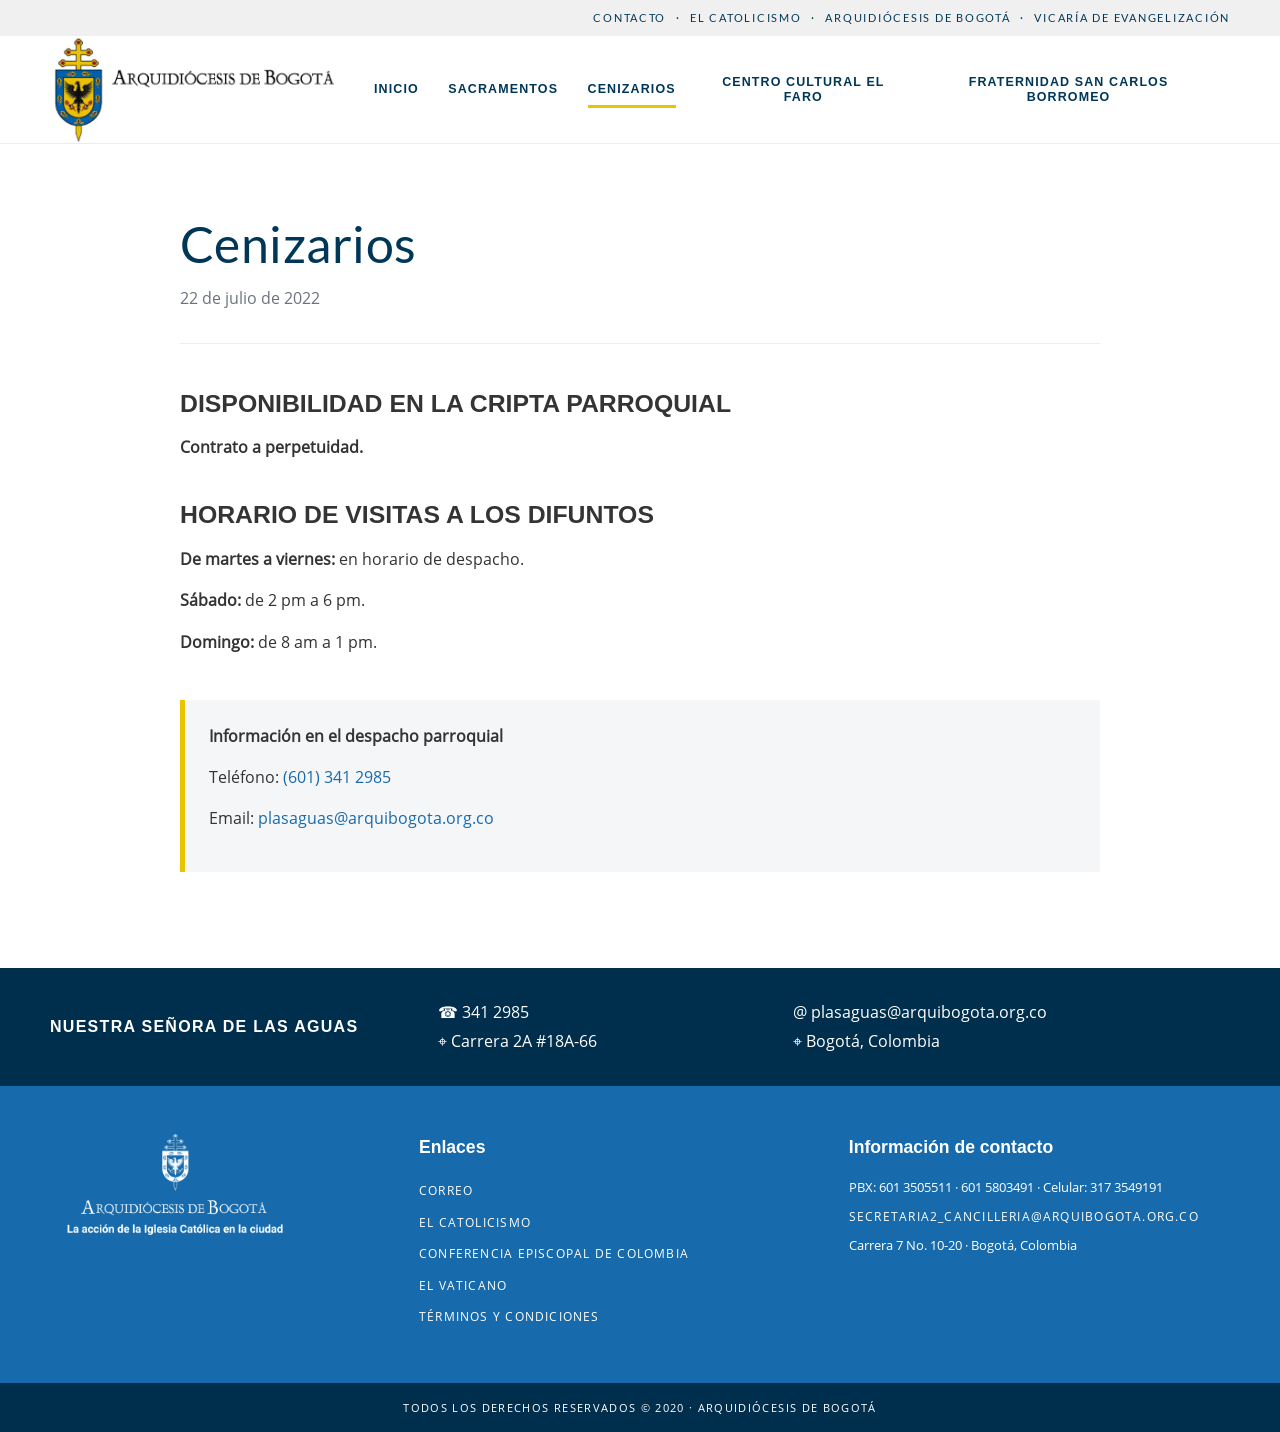
==== cenizarios.html @ 917fdbf5 "feat: add static parish website" ====
<!doctype html>
<html lang="es">
  <head>
    <meta charset="utf-8">
    <meta name="viewport" content="width=device-width, initial-scale=1">
    <meta name="description" content="Información y horarios de los cenizarios de la Parroquia Nuestra Señora de Las Aguas.">
    <title>Cenizarios | Parroquia Nuestra Señora de Las Aguas</title>
    <link rel="icon" href="assets/favicon.png">
    <link rel="stylesheet" href="styles.css">
    <script src="script.js" defer></script>
  </head>
  <body data-page="cenizarios">
    <div id="site-header"></div>

    <main id="main-content">
      <article class="article">
        <header class="article-header">
          <h1>Cenizarios</h1>
          <p class="article-date">22 de julio de 2022</p>
        </header>

        <section class="article-section">
          <h2>Disponibilidad en la cripta parroquial</h2>
          <p><strong>Contrato a perpetuidad.</strong></p>
        </section>

        <section class="article-section">
          <h2>Horario de visitas a los difuntos</h2>
          <p><strong>De martes a viernes:</strong> en horario de despacho.</p>
          <p><strong>Sábado:</strong> de 2 pm a 6 pm.</p>
          <p><strong>Domingo:</strong> de 8 am a 1 pm.</p>
        </section>

        <aside class="contact-card">
          <strong>Información en el despacho parroquial</strong>
          <p>Teléfono: <a href="tel:+576013412985">(601) 341 2985</a></p>
          <p>Email: <a href="mailto:plasaguas@arquibogota.org.co">plasaguas@arquibogota.org.co</a></p>
        </aside>
      </article>
    </main>

    <div id="site-footer"></div>
  </body>
</html>
---- styles.css ----
@font-face {
  font-family: "Lato";
  src: url("assets/fonts/Lato-Regular.ttf") format("truetype");
  font-display: swap;
}

@font-face {
  font-family: "Lato";
  src: url("assets/fonts/Lato-Black.ttf") format("truetype");
  font-weight: 800;
  font-display: swap;
}

@font-face {
  font-family: "Open Sans";
  src: url("assets/fonts/OpenSans-Regular.ttf") format("truetype");
  font-display: swap;
}

:root {
  --navy: #003758;
  --navy-deep: #002e4d;
  --blue: #176bad;
  --gold: #e9c400;
  --ink: #343434;
  --muted: #6b7280;
  --line: #ececec;
  --paper: #ffffff;
  --soft: #f5f6f7;
  --max-width: 1180px;
}

* {
  box-sizing: border-box;
}

html {
  scroll-behavior: smooth;
}

body {
  margin: 0;
  color: var(--ink);
  background: var(--paper);
  font-family: "Open Sans", Arial, sans-serif;
  line-height: 1.55;
}

a {
  color: var(--blue);
  text-decoration: none;
}

a:hover,
a:focus-visible {
  text-decoration: underline;
}

img {
  display: block;
  max-width: 100%;
}

.skip-link {
  position: fixed;
  z-index: 999;
  top: 0.75rem;
  left: 0.75rem;
  padding: 0.65rem 0.9rem;
  color: #fff;
  background: var(--navy);
  transform: translateY(-180%);
}

.skip-link:focus {
  transform: translateY(0);
}

.container {
  width: min(calc(100% - 2.5rem), var(--max-width));
  margin-inline: auto;
}

.topbar {
  min-height: 36px;
  background: #f0f0f0;
  color: var(--navy);
  font-family: "Lato", sans-serif;
  font-size: 0.68rem;
  letter-spacing: 0.16em;
  text-transform: uppercase;
}

.topbar .container {
  display: flex;
  align-items: center;
  justify-content: flex-end;
  min-height: inherit;
  gap: 0.6rem;
}

.topbar a {
  color: inherit;
}

.site-header {
  position: relative;
  z-index: 20;
  border-bottom: 1px solid var(--line);
  background: #fff;
}

.header-row {
  display: grid;
  grid-template-columns: 300px 1fr auto;
  align-items: center;
  min-height: 100px;
  gap: 1.5rem;
}

.brand img {
  width: 285px;
}

.main-nav {
  justify-self: end;
}

.nav-list {
  display: flex;
  align-items: center;
  margin: 0;
  padding: 0;
  list-style: none;
  gap: clamp(1rem, 2.3vw, 2.35rem);
}

.nav-list a {
  display: inline-block;
  padding: 0.7rem 0;
  color: var(--navy);
  font-family: "Lato", sans-serif;
  font-size: 0.78rem;
  font-weight: 800;
  letter-spacing: 0.09em;
  line-height: 1.2;
  text-align: center;
  text-transform: uppercase;
}

.nav-list a[aria-current="page"] {
  box-shadow: inset 0 -3px var(--gold);
}

.menu-toggle {
  display: none;
  width: 44px;
  height: 44px;
  border: 1px solid var(--line);
  border-radius: 4px;
  color: var(--navy);
  background: #fff;
  font-size: 1.45rem;
  cursor: pointer;
}

main {
  min-height: 50vh;
}

.hero {
  display: grid;
  grid-template-columns: minmax(280px, 0.75fr) minmax(420px, 1.25fr);
  gap: clamp(3rem, 7vw, 7rem);
  padding-block: 3.2rem 4rem;
}

.hero h1,
.article h1 {
  margin: 0;
  color: var(--navy);
  font-family: "Lato", sans-serif;
  font-size: clamp(2.2rem, 4vw, 3.1rem);
  font-weight: 400;
  letter-spacing: 0.01em;
  line-height: 1.15;
}

.hero-intro {
  margin: 2.75rem 0 2rem;
  padding-block: 1.65rem;
  border-block: 1px solid var(--line);
}

.hero-intro p {
  margin: 0;
}

.hero-image {
  align-self: start;
  width: 100%;
  aspect-ratio: 1.5 / 1;
  object-fit: cover;
}

.schedule-block {
  margin-block: 0 3rem;
}

.schedule-block h2,
.schedule-block h3,
.article h2 {
  margin: 0 0 0.2rem;
  font-family: "Lato", sans-serif;
  font-weight: 800;
  line-height: 1.2;
}

.schedule-block h2,
.article h2 {
  font-size: 1.55rem;
  text-transform: uppercase;
}

.schedule-block h3 {
  font-size: 1.25rem;
}

.schedule-block p {
  margin: 0.1rem 0;
}

.home-lower {
  padding-top: 1rem;
}

.feature-banner {
  position: relative;
  display: grid;
  min-height: 245px;
  place-items: center;
  color: #fff;
  background: var(--gold) url("assets/fondo-horarios.png") center / cover no-repeat;
  text-align: center;
  isolation: isolate;
}

.feature-banner::before {
  position: absolute;
  z-index: -1;
  inset: 0;
  content: "";
  background: rgba(221, 190, 0, 0.82);
}

.feature-banner h2 {
  margin: 0;
  font-family: "Lato", sans-serif;
  font-size: clamp(2rem, 4vw, 2.75rem);
}

.feature-banner p {
  margin: 0.5rem 0 1.75rem;
  font-size: 1.05rem;
}

.button {
  display: inline-block;
  min-width: 168px;
  padding: 0.75rem 1.5rem;
  border: 2px solid currentColor;
  border-radius: 5px;
  color: inherit;
  font-family: "Lato", sans-serif;
  font-size: 0.8rem;
  font-weight: 800;
  letter-spacing: 0.08em;
  text-transform: uppercase;
}

.button:hover,
.button:focus-visible {
  color: var(--navy);
  background: #fff;
  text-decoration: none;
}

.video-section {
  display: grid;
  grid-template-columns: 360px 1fr;
  gap: 1.75rem;
  padding-block: 5.5rem 6rem;
}

.video-card {
  display: grid;
  min-height: 310px;
  place-content: center;
  padding: 2.5rem;
  background: var(--soft);
  text-align: center;
}

.video-card h2 {
  margin: 0;
  color: #333;
  font-family: Georgia, serif;
  font-size: 2rem;
  font-weight: 400;
  line-height: 1.45;
}

.video-card p {
  margin: 1rem 0 0;
}

.video-link {
  align-self: start;
  padding: 1.15rem 1.5rem;
  color: #343434;
  background: var(--soft);
  font-family: "Lato", sans-serif;
  font-size: 0.85rem;
  font-weight: 800;
  letter-spacing: 0.1em;
  text-transform: uppercase;
}

.article {
  width: min(calc(100% - 2.5rem), 920px);
  margin-inline: auto;
  padding-block: 4.5rem 6rem;
}

.article-header {
  margin-bottom: 2.8rem;
  padding-bottom: 2rem;
  border-bottom: 1px solid var(--line);
}

.article-date {
  margin: 0.8rem 0 0;
  color: var(--muted);
}

.article-section {
  margin-top: 2.5rem;
}

.article p,
.article li {
  font-size: 1.02rem;
}

.article .contact-card {
  margin-top: 2.8rem;
  padding: 1.5rem;
  border-left: 5px solid var(--gold);
  background: var(--soft);
}

.contact-strip {
  color: #fff;
  background: var(--navy-deep);
}

.contact-strip .container {
  display: grid;
  grid-template-columns: 1.1fr 1fr 1.35fr;
  align-items: center;
  min-height: 118px;
  gap: 2rem;
}

.contact-strip strong {
  font-family: "Lato", sans-serif;
  letter-spacing: 0.08em;
  text-transform: uppercase;
}

.contact-strip a {
  color: #fff;
}

.contact-item {
  margin: 0.25rem 0;
}

.footer-main {
  padding-block: 3rem;
  color: #fff;
  background: var(--blue);
}

.footer-grid {
  display: grid;
  grid-template-columns: 1fr 1.2fr 1.25fr;
  gap: clamp(2rem, 5vw, 5rem);
}

.footer-brand img {
  width: 250px;
}

.footer-main h2 {
  margin: 0 0 1rem;
  font-family: "Lato", sans-serif;
  font-size: 1.1rem;
}

.footer-main ul {
  margin: 0;
  padding: 0;
  list-style: none;
}

.footer-main li {
  margin: 0.42rem 0;
}

.footer-main a {
  color: #fff;
  font-size: 0.76rem;
  letter-spacing: 0.1em;
  text-transform: uppercase;
}

.footer-contact p {
  margin: 0.5rem 0;
  font-size: 0.82rem;
}

.footer-bottom {
  padding: 1rem;
  color: #fff;
  background: var(--navy-deep);
  font-size: 0.7rem;
  letter-spacing: 0.12em;
  text-align: center;
  text-transform: uppercase;
}

@media (max-width: 1040px) {
  .header-row {
    grid-template-columns: 260px 1fr auto;
  }

  .brand img {
    width: 245px;
  }

  .menu-toggle {
    display: inline-grid;
    place-items: center;
  }

  .main-nav {
    position: absolute;
    top: 100%;
    right: 0;
    left: 0;
    display: none;
    padding: 1rem 1.25rem;
    border-top: 1px solid var(--line);
    background: #fff;
    box-shadow: 0 8px 20px rgba(0, 40, 70, 0.12);
  }

  .main-nav.is-open {
    display: block;
  }

  .nav-list {
    display: grid;
    gap: 0;
  }

  .nav-list a {
    display: block;
    padding: 0.9rem;
  }

  .hero {
    grid-template-columns: 1fr 1.25fr;
    gap: 2.5rem;
  }
}

@media (max-width: 760px) {
  .topbar {
    display: none;
  }

  .container,
  .article {
    width: min(calc(100% - 2rem), var(--max-width));
  }

  .header-row {
    grid-template-columns: 1fr auto;
    min-height: 82px;
  }

  .hero {
    grid-template-columns: 1fr;
    padding-block: 2.5rem 3rem;
  }

  .hero-image {
    grid-row: 1;
  }

  .hero-intro {
    margin-top: 1.8rem;
  }

  .feature-banner {
    min-height: 310px;
    padding: 2rem 1rem;
    background-image: url("assets/fondo-horarios-movil.png");
  }

  .video-section,
  .contact-strip .container,
  .footer-grid {
    grid-template-columns: 1fr;
  }

  .video-section {
    padding-block: 3rem;
  }

  .contact-strip .container {
    padding-block: 2rem;
    gap: 0.75rem;
  }

  .footer-grid {
    gap: 2.5rem;
  }
}

@media (prefers-reduced-motion: reduce) {
  html {
    scroll-behavior: auto;
  }
}
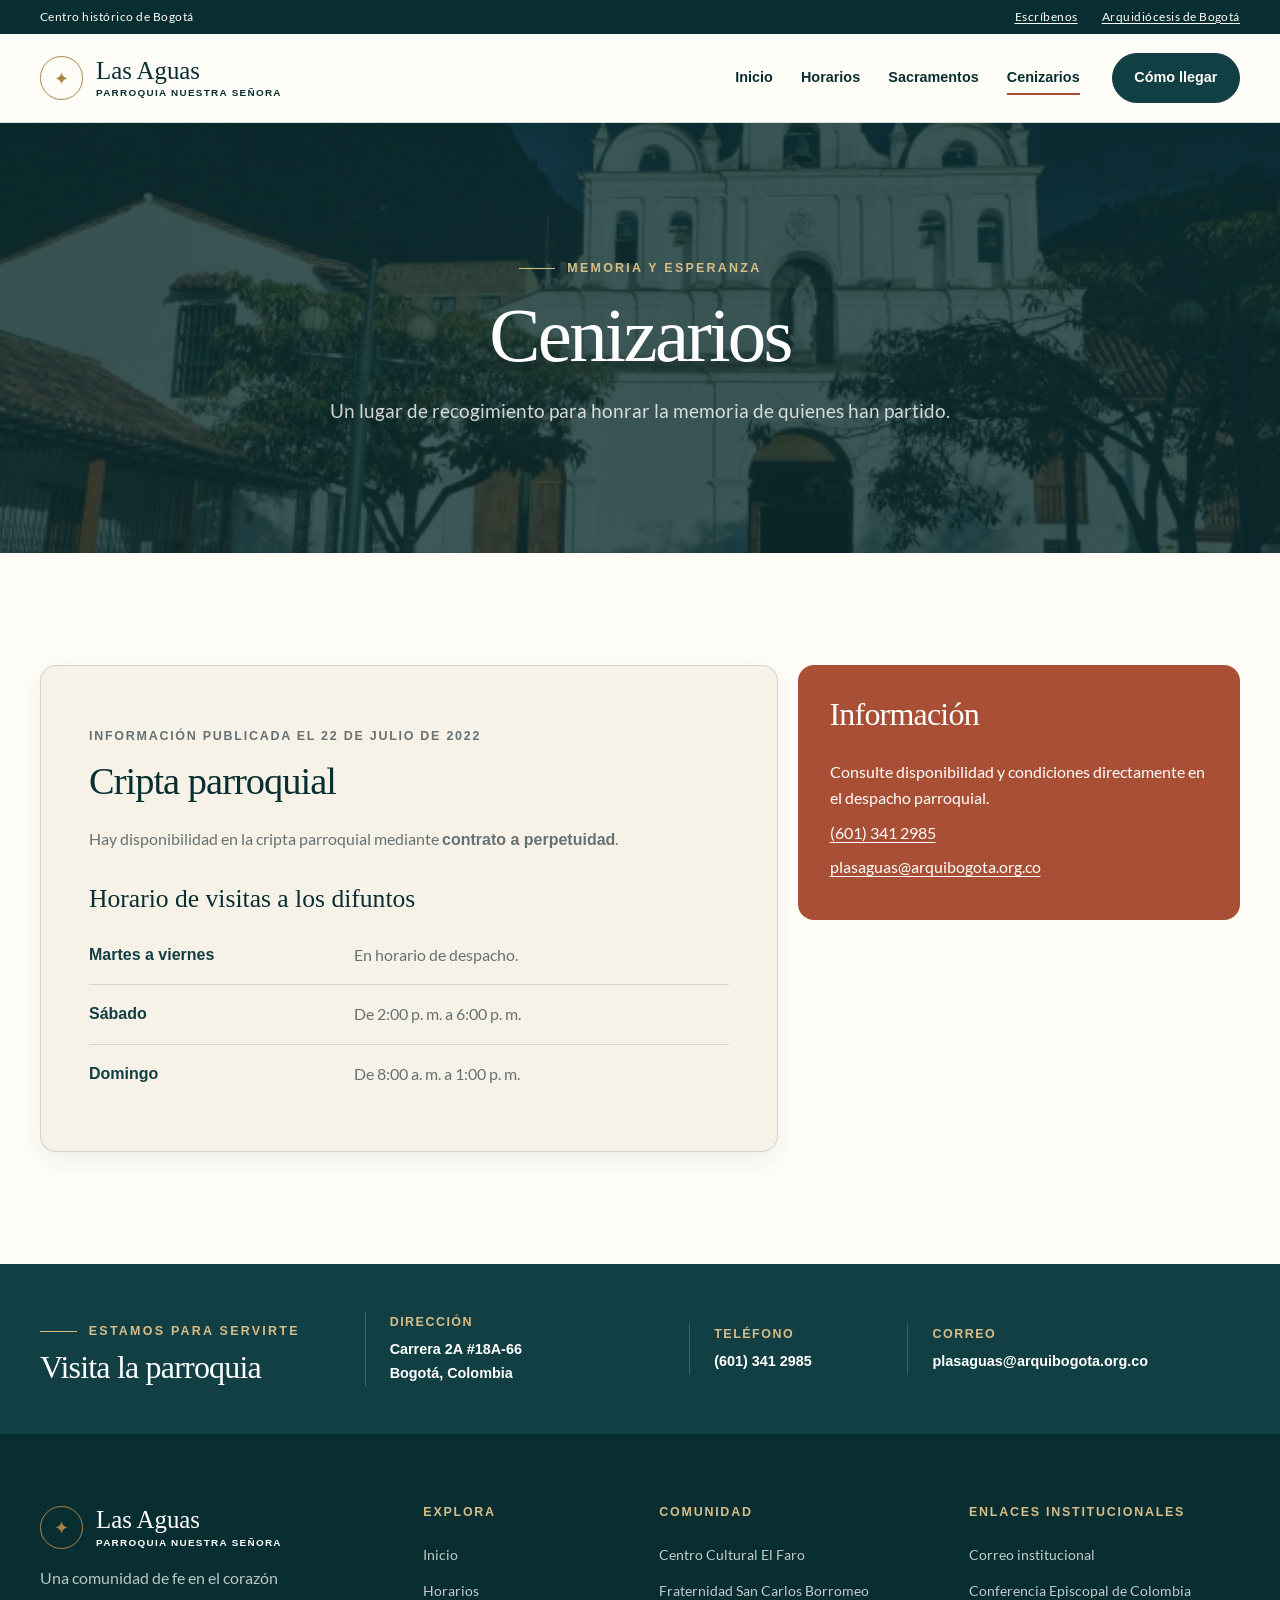
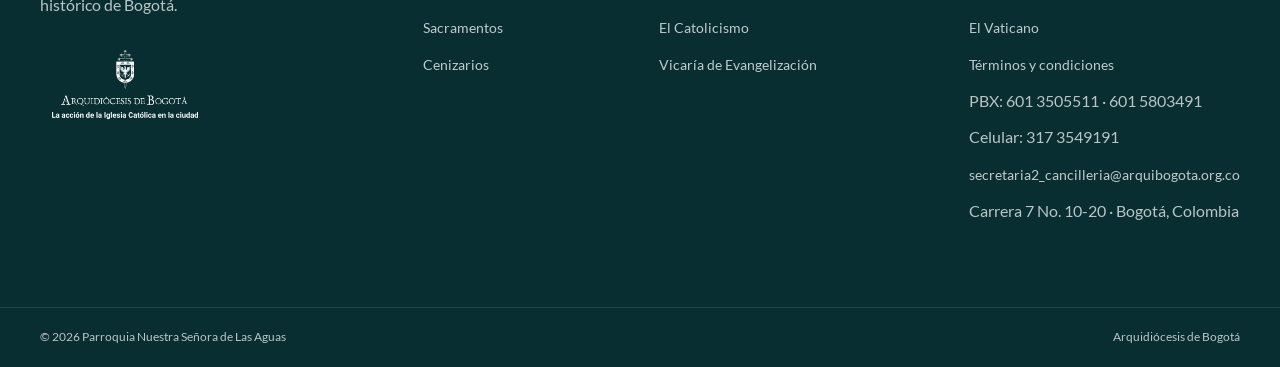
==== commit 77ae0043: "primer_diseño" ====
--- a/cenizarios.html
+++ b/cenizarios.html
@@ -3,7 +3,7 @@
   <head>
     <meta charset="utf-8">
     <meta name="viewport" content="width=device-width, initial-scale=1">
-    <meta name="description" content="Información y horarios de los cenizarios de la Parroquia Nuestra Señora de Las Aguas.">
+    <meta name="description" content="Información, disponibilidad y horarios de visita de los cenizarios parroquiales.">
     <title>Cenizarios | Parroquia Nuestra Señora de Las Aguas</title>
     <link rel="icon" href="assets/favicon.png">
     <link rel="stylesheet" href="styles.css">
@@ -11,34 +11,36 @@
   </head>
   <body data-page="cenizarios">
     <div id="site-header"></div>
-
     <main id="main-content">
-      <article class="article">
-        <header class="article-header">
+      <header class="inner-hero">
+        <div class="container">
+          <span class="eyebrow">Memoria y esperanza</span>
           <h1>Cenizarios</h1>
-          <p class="article-date">22 de julio de 2022</p>
-        </header>
-
-        <section class="article-section">
-          <h2>Disponibilidad en la cripta parroquial</h2>
-          <p><strong>Contrato a perpetuidad.</strong></p>
-        </section>
-
-        <section class="article-section">
-          <h2>Horario de visitas a los difuntos</h2>
-          <p><strong>De martes a viernes:</strong> en horario de despacho.</p>
-          <p><strong>Sábado:</strong> de 2 pm a 6 pm.</p>
-          <p><strong>Domingo:</strong> de 8 am a 1 pm.</p>
-        </section>
-
-        <aside class="contact-card">
-          <strong>Información en el despacho parroquial</strong>
-          <p>Teléfono: <a href="tel:+576013412985">(601) 341 2985</a></p>
-          <p>Email: <a href="mailto:plasaguas@arquibogota.org.co">plasaguas@arquibogota.org.co</a></p>
-        </aside>
-      </article>
+          <p>Un lugar de recogimiento para honrar la memoria de quienes han partido.</p>
+        </div>
+      </header>
+      <section class="content-section paper">
+        <div class="container detail-layout">
+          <article class="info-card">
+            <p class="date-label">Información publicada el 22 de julio de 2022</p>
+            <h2>Cripta parroquial</h2>
+            <p>Hay disponibilidad en la cripta parroquial mediante <strong>contrato a perpetuidad</strong>.</p>
+            <h3>Horario de visitas a los difuntos</h3>
+            <dl class="schedule-list">
+              <div><dt>Martes a viernes</dt><dd>En horario de despacho.</dd></div>
+              <div><dt>Sábado</dt><dd>De 2:00 p. m. a 6:00 p. m.</dd></div>
+              <div><dt>Domingo</dt><dd>De 8:00 a. m. a 1:00 p. m.</dd></div>
+            </dl>
+          </article>
+          <aside class="sidebar-card" aria-labelledby="cenizario-contact">
+            <h2 id="cenizario-contact">Información</h2>
+            <p>Consulte disponibilidad y condiciones directamente en el despacho parroquial.</p>
+            <p><a href="tel:+576013412985">(601) 341 2985</a></p>
+            <p><a href="mailto:plasaguas@arquibogota.org.co">plasaguas@arquibogota.org.co</a></p>
+          </aside>
+        </div>
+      </section>
     </main>
-
     <div id="site-footer"></div>
   </body>
 </html>
--- a/styles.css
+++ b/styles.css
@@ -1,547 +1,280 @@
-@font-face {
-  font-family: "Lato";
-  src: url("assets/fonts/Lato-Regular.ttf") format("truetype");
-  font-display: swap;
-}
-
-@font-face {
-  font-family: "Lato";
-  src: url("assets/fonts/Lato-Black.ttf") format("truetype");
-  font-weight: 800;
-  font-display: swap;
-}
-
-@font-face {
-  font-family: "Open Sans";
-  src: url("assets/fonts/OpenSans-Regular.ttf") format("truetype");
-  font-display: swap;
-}
+@font-face { font-family: "Lato"; src: url("assets/fonts/Lato-Regular.ttf") format("truetype"); font-display: swap; }
+@font-face { font-family: "Lato"; src: url("assets/fonts/Lato-Black.ttf") format("truetype"); font-weight: 800; font-display: swap; }
 
 :root {
-  --navy: #003758;
-  --navy-deep: #002e4d;
-  --blue: #176bad;
-  --gold: #e9c400;
-  --ink: #343434;
-  --muted: #6b7280;
-  --line: #ececec;
-  --paper: #ffffff;
-  --soft: #f5f6f7;
-  --max-width: 1180px;
-}
-
-* {
-  box-sizing: border-box;
-}
-
-html {
-  scroll-behavior: smooth;
-}
-
-body {
-  margin: 0;
-  color: var(--ink);
-  background: var(--paper);
-  font-family: "Open Sans", Arial, sans-serif;
-  line-height: 1.55;
-}
-
-a {
-  color: var(--blue);
-  text-decoration: none;
-}
-
-a:hover,
-a:focus-visible {
-  text-decoration: underline;
-}
-
-img {
-  display: block;
-  max-width: 100%;
-}
-
-.skip-link {
-  position: fixed;
-  z-index: 999;
-  top: 0.75rem;
-  left: 0.75rem;
-  padding: 0.65rem 0.9rem;
-  color: #fff;
-  background: var(--navy);
-  transform: translateY(-180%);
-}
-
-.skip-link:focus {
-  transform: translateY(0);
-}
-
-.container {
-  width: min(calc(100% - 2.5rem), var(--max-width));
-  margin-inline: auto;
-}
-
-.topbar {
-  min-height: 36px;
-  background: #f0f0f0;
-  color: var(--navy);
-  font-family: "Lato", sans-serif;
-  font-size: 0.68rem;
-  letter-spacing: 0.16em;
-  text-transform: uppercase;
-}
-
-.topbar .container {
-  display: flex;
-  align-items: center;
-  justify-content: flex-end;
-  min-height: inherit;
-  gap: 0.6rem;
-}
-
-.topbar a {
-  color: inherit;
-}
-
-.site-header {
-  position: relative;
-  z-index: 20;
-  border-bottom: 1px solid var(--line);
-  background: #fff;
-}
-
-.header-row {
-  display: grid;
-  grid-template-columns: 300px 1fr auto;
-  align-items: center;
-  min-height: 100px;
-  gap: 1.5rem;
-}
-
-.brand img {
-  width: 285px;
-}
-
-.main-nav {
-  justify-self: end;
-}
-
-.nav-list {
-  display: flex;
-  align-items: center;
-  margin: 0;
-  padding: 0;
-  list-style: none;
-  gap: clamp(1rem, 2.3vw, 2.35rem);
-}
-
-.nav-list a {
-  display: inline-block;
-  padding: 0.7rem 0;
-  color: var(--navy);
-  font-family: "Lato", sans-serif;
-  font-size: 0.78rem;
-  font-weight: 800;
-  letter-spacing: 0.09em;
-  line-height: 1.2;
-  text-align: center;
-  text-transform: uppercase;
-}
-
-.nav-list a[aria-current="page"] {
-  box-shadow: inset 0 -3px var(--gold);
-}
-
-.menu-toggle {
-  display: none;
-  width: 44px;
-  height: 44px;
-  border: 1px solid var(--line);
-  border-radius: 4px;
-  color: var(--navy);
-  background: #fff;
-  font-size: 1.45rem;
-  cursor: pointer;
-}
-
-main {
-  min-height: 50vh;
-}
-
-.hero {
-  display: grid;
-  grid-template-columns: minmax(280px, 0.75fr) minmax(420px, 1.25fr);
-  gap: clamp(3rem, 7vw, 7rem);
-  padding-block: 3.2rem 4rem;
-}
-
-.hero h1,
-.article h1 {
-  margin: 0;
-  color: var(--navy);
-  font-family: "Lato", sans-serif;
-  font-size: clamp(2.2rem, 4vw, 3.1rem);
-  font-weight: 400;
-  letter-spacing: 0.01em;
-  line-height: 1.15;
-}
-
-.hero-intro {
-  margin: 2.75rem 0 2rem;
-  padding-block: 1.65rem;
-  border-block: 1px solid var(--line);
-}
-
-.hero-intro p {
-  margin: 0;
-}
-
-.hero-image {
-  align-self: start;
-  width: 100%;
-  aspect-ratio: 1.5 / 1;
-  object-fit: cover;
-}
-
-.schedule-block {
-  margin-block: 0 3rem;
-}
-
-.schedule-block h2,
-.schedule-block h3,
-.article h2 {
-  margin: 0 0 0.2rem;
-  font-family: "Lato", sans-serif;
-  font-weight: 800;
-  line-height: 1.2;
-}
-
-.schedule-block h2,
-.article h2 {
-  font-size: 1.55rem;
-  text-transform: uppercase;
-}
-
-.schedule-block h3 {
-  font-size: 1.25rem;
-}
-
-.schedule-block p {
-  margin: 0.1rem 0;
-}
-
-.home-lower {
-  padding-top: 1rem;
-}
-
-.feature-banner {
-  position: relative;
-  display: grid;
-  min-height: 245px;
-  place-items: center;
-  color: #fff;
-  background: var(--gold) url("assets/fondo-horarios.png") center / cover no-repeat;
-  text-align: center;
-  isolation: isolate;
-}
-
-.feature-banner::before {
-  position: absolute;
-  z-index: -1;
-  inset: 0;
-  content: "";
-  background: rgba(221, 190, 0, 0.82);
-}
-
-.feature-banner h2 {
-  margin: 0;
-  font-family: "Lato", sans-serif;
-  font-size: clamp(2rem, 4vw, 2.75rem);
-}
-
-.feature-banner p {
-  margin: 0.5rem 0 1.75rem;
-  font-size: 1.05rem;
-}
-
-.button {
-  display: inline-block;
-  min-width: 168px;
-  padding: 0.75rem 1.5rem;
-  border: 2px solid currentColor;
-  border-radius: 5px;
-  color: inherit;
-  font-family: "Lato", sans-serif;
-  font-size: 0.8rem;
-  font-weight: 800;
-  letter-spacing: 0.08em;
-  text-transform: uppercase;
-}
-
-.button:hover,
-.button:focus-visible {
-  color: var(--navy);
-  background: #fff;
-  text-decoration: none;
-}
-
-.video-section {
-  display: grid;
-  grid-template-columns: 360px 1fr;
-  gap: 1.75rem;
-  padding-block: 5.5rem 6rem;
-}
-
-.video-card {
-  display: grid;
-  min-height: 310px;
-  place-content: center;
-  padding: 2.5rem;
-  background: var(--soft);
-  text-align: center;
-}
-
-.video-card h2 {
-  margin: 0;
-  color: #333;
-  font-family: Georgia, serif;
-  font-size: 2rem;
-  font-weight: 400;
-  line-height: 1.45;
-}
-
-.video-card p {
-  margin: 1rem 0 0;
-}
-
-.video-link {
-  align-self: start;
-  padding: 1.15rem 1.5rem;
-  color: #343434;
-  background: var(--soft);
-  font-family: "Lato", sans-serif;
-  font-size: 0.85rem;
-  font-weight: 800;
-  letter-spacing: 0.1em;
-  text-transform: uppercase;
-}
-
-.article {
-  width: min(calc(100% - 2.5rem), 920px);
-  margin-inline: auto;
-  padding-block: 4.5rem 6rem;
-}
-
-.article-header {
-  margin-bottom: 2.8rem;
-  padding-bottom: 2rem;
-  border-bottom: 1px solid var(--line);
-}
-
-.article-date {
-  margin: 0.8rem 0 0;
-  color: var(--muted);
-}
-
-.article-section {
-  margin-top: 2.5rem;
-}
-
-.article p,
-.article li {
-  font-size: 1.02rem;
-}
-
-.article .contact-card {
-  margin-top: 2.8rem;
-  padding: 1.5rem;
-  border-left: 5px solid var(--gold);
-  background: var(--soft);
-}
-
-.contact-strip {
-  color: #fff;
-  background: var(--navy-deep);
-}
-
-.contact-strip .container {
-  display: grid;
-  grid-template-columns: 1.1fr 1fr 1.35fr;
-  align-items: center;
-  min-height: 118px;
-  gap: 2rem;
-}
-
-.contact-strip strong {
-  font-family: "Lato", sans-serif;
-  letter-spacing: 0.08em;
-  text-transform: uppercase;
-}
-
-.contact-strip a {
-  color: #fff;
-}
-
-.contact-item {
-  margin: 0.25rem 0;
-}
-
-.footer-main {
-  padding-block: 3rem;
-  color: #fff;
-  background: var(--blue);
-}
-
-.footer-grid {
-  display: grid;
-  grid-template-columns: 1fr 1.2fr 1.25fr;
-  gap: clamp(2rem, 5vw, 5rem);
-}
-
-.footer-brand img {
-  width: 250px;
-}
-
-.footer-main h2 {
-  margin: 0 0 1rem;
-  font-family: "Lato", sans-serif;
-  font-size: 1.1rem;
-}
-
-.footer-main ul {
-  margin: 0;
-  padding: 0;
-  list-style: none;
-}
-
-.footer-main li {
-  margin: 0.42rem 0;
-}
-
-.footer-main a {
-  color: #fff;
-  font-size: 0.76rem;
-  letter-spacing: 0.1em;
-  text-transform: uppercase;
-}
-
-.footer-contact p {
-  margin: 0.5rem 0;
-  font-size: 0.82rem;
-}
-
-.footer-bottom {
-  padding: 1rem;
-  color: #fff;
-  background: var(--navy-deep);
-  font-size: 0.7rem;
-  letter-spacing: 0.12em;
-  text-align: center;
-  text-transform: uppercase;
-}
-
-@media (max-width: 1040px) {
-  .header-row {
-    grid-template-columns: 260px 1fr auto;
-  }
-
-  .brand img {
-    width: 245px;
-  }
-
-  .menu-toggle {
-    display: inline-grid;
-    place-items: center;
-  }
-
-  .main-nav {
-    position: absolute;
-    top: 100%;
-    right: 0;
-    left: 0;
-    display: none;
-    padding: 1rem 1.25rem;
-    border-top: 1px solid var(--line);
-    background: #fff;
-    box-shadow: 0 8px 20px rgba(0, 40, 70, 0.12);
-  }
-
-  .main-nav.is-open {
-    display: block;
-  }
-
-  .nav-list {
-    display: grid;
-    gap: 0;
-  }
-
-  .nav-list a {
-    display: block;
-    padding: 0.9rem;
-  }
-
-  .hero {
-    grid-template-columns: 1fr 1.25fr;
-    gap: 2.5rem;
-  }
-}
-
-@media (max-width: 760px) {
-  .topbar {
-    display: none;
-  }
-
-  .container,
-  .article {
-    width: min(calc(100% - 2rem), var(--max-width));
-  }
-
-  .header-row {
-    grid-template-columns: 1fr auto;
-    min-height: 82px;
-  }
-
-  .hero {
-    grid-template-columns: 1fr;
-    padding-block: 2.5rem 3rem;
-  }
-
-  .hero-image {
-    grid-row: 1;
-  }
-
-  .hero-intro {
-    margin-top: 1.8rem;
-  }
-
-  .feature-banner {
-    min-height: 310px;
-    padding: 2rem 1rem;
-    background-image: url("assets/fondo-horarios-movil.png");
-  }
-
-  .video-section,
-  .contact-strip .container,
-  .footer-grid {
-    grid-template-columns: 1fr;
-  }
-
-  .video-section {
-    padding-block: 3rem;
-  }
-
-  .contact-strip .container {
-    padding-block: 2rem;
-    gap: 0.75rem;
-  }
-
-  .footer-grid {
-    gap: 2.5rem;
-  }
+  --ivory: #f7f2e8;
+  --paper: #fffdf8;
+  --paper-deep: #eee5d5;
+  --petrol: #123f43;
+  --petrol-dark: #092e31;
+  --gold: #a98545;
+  --gold-light: #d7bd88;
+  --terracotta: #a84f35;
+  --ink: #253133;
+  --muted: #667173;
+  --line: rgba(18, 63, 67, 0.16);
+  --white: #fff;
+  --font-serif: Georgia, "Times New Roman", serif;
+  --font-sans: "Lato", Arial, sans-serif;
+  --text-xs: 0.78rem;
+  --text-sm: 0.9rem;
+  --text-base: 1rem;
+  --text-lg: 1.2rem;
+  --space-1: 0.5rem;
+  --space-2: 0.75rem;
+  --space-3: 1rem;
+  --space-4: 1.5rem;
+  --space-5: 2rem;
+  --space-6: 3rem;
+  --space-7: 4.5rem;
+  --space-8: 7rem;
+  --radius-sm: 0.5rem;
+  --radius-md: 1rem;
+  --radius-lg: 1.5rem;
+  --shadow-sm: 0 8px 24px rgba(28, 39, 39, 0.07);
+  --shadow-md: 0 22px 60px rgba(20, 45, 44, 0.13);
+  --max-width: 1200px;
+  --header-height: 88px;
+}
+
+*, *::before, *::after { box-sizing: border-box; }
+html { scroll-behavior: smooth; }
+body { margin: 0; overflow-x: hidden; color: var(--ink); background: var(--ivory); font-family: var(--font-sans); line-height: 1.65; }
+img { display: block; max-width: 100%; }
+a { color: var(--petrol); text-decoration-thickness: 1px; text-underline-offset: 0.2em; }
+button, a { -webkit-tap-highlight-color: transparent; }
+:focus-visible { outline: 3px solid var(--terracotta); outline-offset: 4px; border-radius: 2px; }
+h1, h2, h3, p { overflow-wrap: break-word; }
+h1, h2, h3 { color: var(--petrol-dark); font-family: var(--font-serif); font-weight: 400; line-height: 1.1; }
+h1 { font-size: clamp(2.65rem, 6vw, 5.7rem); letter-spacing: -0.035em; }
+h2 { font-size: clamp(2.05rem, 4vw, 3.6rem); letter-spacing: -0.025em; }
+h3 { font-size: clamp(1.35rem, 2vw, 1.75rem); }
+.container { width: min(calc(100% - 3rem), var(--max-width)); margin-inline: auto; }
+.sr-only { position: absolute; width: 1px; height: 1px; padding: 0; margin: -1px; overflow: hidden; clip: rect(0, 0, 0, 0); white-space: nowrap; border: 0; }
+.skip-link { position: fixed; z-index: 1000; top: 1rem; left: 1rem; padding: 0.8rem 1rem; color: var(--white); background: var(--petrol-dark); transform: translateY(-180%); }
+.skip-link:focus { transform: translateY(0); }
+.eyebrow { display: inline-flex; align-items: center; gap: 0.75rem; color: var(--terracotta); font-size: var(--text-xs); font-weight: 800; letter-spacing: 0.18em; text-transform: uppercase; }
+.eyebrow::before { width: 2.3rem; height: 1px; background: currentColor; content: ""; }
+.eyebrow.light { color: var(--gold-light); }
+.section-heading { max-width: 720px; margin-bottom: var(--space-6); }
+.section-heading h2 { margin: 0.8rem 0 1rem; }
+.section-heading p { max-width: 630px; margin: 0; color: var(--muted); font-size: var(--text-lg); }
+
+.utility-bar { color: var(--paper); background: var(--petrol-dark); font-size: var(--text-xs); letter-spacing: 0.04em; }
+.utility-inner { display: flex; min-height: 34px; align-items: center; justify-content: space-between; }
+.utility-links { display: flex; gap: 1.5rem; }
+.utility-bar a { color: inherit; }
+.site-header { position: relative; z-index: 50; border-bottom: 1px solid var(--line); background: rgba(255, 253, 248, 0.97); }
+.header-row { display: flex; min-height: var(--header-height); align-items: center; justify-content: space-between; gap: 2rem; }
+.brand { display: inline-flex; align-items: center; gap: 0.8rem; color: var(--petrol-dark); text-decoration: none; }
+.brand-mark { display: grid; width: 2.7rem; height: 2.7rem; flex: 0 0 auto; place-items: center; border: 1px solid var(--gold); border-radius: 50%; color: var(--gold); font-size: 1.15rem; }
+.brand strong, .brand small { display: block; line-height: 1.05; }
+.brand strong { font-family: var(--font-serif); font-size: 1.55rem; font-weight: 400; }
+.brand small { margin-top: 0.27rem; font-size: 0.62rem; font-weight: 800; letter-spacing: 0.13em; text-transform: uppercase; }
+.main-nav { display: flex; align-items: center; gap: clamp(1.2rem, 2.5vw, 2.5rem); }
+.nav-list { display: flex; margin: 0; padding: 0; list-style: none; gap: clamp(1rem, 2.2vw, 2.2rem); }
+.nav-list a { position: relative; display: block; padding: 1rem 0; color: var(--petrol-dark); font-size: var(--text-sm); font-weight: 800; text-decoration: none; }
+.nav-list a::after { position: absolute; right: 0; bottom: 0.65rem; left: 0; height: 2px; background: var(--terracotta); content: ""; transform: scaleX(0); transition: transform 180ms ease; }
+.nav-list a:hover::after, .nav-list a:focus-visible::after, .nav-list a[aria-current="page"]::after { transform: scaleX(1); }
+.nav-cta, .button { display: inline-flex; min-height: 48px; align-items: center; justify-content: center; padding: 0.75rem 1.35rem; border: 1px solid var(--petrol); border-radius: 999px; color: var(--paper); background: var(--petrol); font-size: var(--text-sm); font-weight: 800; text-decoration: none; transition: color 180ms ease, background 180ms ease, transform 180ms ease; }
+.nav-cta:hover, .button:hover { color: var(--petrol); background: transparent; transform: translateY(-2px); }
+.button.secondary { border-color: rgba(255,255,255,.65); color: var(--white); background: rgba(255,255,255,.08); backdrop-filter: blur(6px); }
+.button.secondary:hover { color: var(--petrol-dark); background: var(--paper); }
+.button.terracotta { border-color: var(--terracotta); background: var(--terracotta); }
+.button.terracotta:hover { color: var(--terracotta); background: transparent; }
+.text-link { display: inline-flex; align-items: center; gap: 0.6rem; font-size: var(--text-sm); font-weight: 800; }
+.text-link::after { content: "→"; transition: transform 180ms ease; }
+.text-link:hover::after { transform: translateX(4px); }
+.menu-toggle { display: none; width: 48px; height: 48px; border: 1px solid var(--line); border-radius: 50%; color: var(--petrol); background: transparent; cursor: pointer; }
+.menu-icon, .menu-icon::before, .menu-icon::after { display: block; width: 20px; height: 2px; margin: auto; background: currentColor; content: ""; transition: transform 180ms ease; }
+.menu-icon::before { transform: translateY(-6px); }
+.menu-icon::after { transform: translateY(4px); }
+.menu-toggle[aria-expanded="true"] .menu-icon { background: transparent; }
+.menu-toggle[aria-expanded="true"] .menu-icon::before { transform: translateY(0) rotate(45deg); }
+.menu-toggle[aria-expanded="true"] .menu-icon::after { transform: translateY(-2px) rotate(-45deg); }
+
+.hero-home { position: relative; display: grid; min-height: min(750px, calc(100vh - 122px)); align-items: end; color: var(--white); background: var(--petrol-dark); isolation: isolate; }
+.hero-home::before { position: absolute; z-index: -2; inset: 0; background: url("assets/iglesia-las-aguas.jpeg") center 42% / cover no-repeat; content: ""; }
+.hero-home::after { position: absolute; z-index: -1; inset: 0; background: linear-gradient(90deg, rgba(6,34,36,.92) 0%, rgba(6,34,36,.62) 52%, rgba(6,34,36,.15) 100%), linear-gradient(0deg, rgba(6,34,36,.55), transparent 58%); content: ""; }
+.hero-content { max-width: 790px; padding-block: clamp(5rem, 12vh, 9rem); }
+.hero-home .eyebrow { color: var(--gold-light); }
+.hero-home h1 { max-width: 780px; margin: 1rem 0 1.4rem; color: var(--white); }
+.hero-home p { max-width: 610px; margin: 0; color: rgba(255,255,255,.88); font-size: clamp(1.05rem, 2vw, 1.3rem); }
+.hero-actions { display: flex; flex-wrap: wrap; gap: 0.8rem; margin-top: 2.3rem; }
+.hero-scroll { position: absolute; right: 2rem; bottom: 2rem; color: rgba(255,255,255,.8); font-size: var(--text-xs); letter-spacing: .15em; text-decoration: none; text-transform: uppercase; writing-mode: vertical-rl; }
+
+.quick-info { position: relative; z-index: 3; margin-top: -3.2rem; }
+.quick-grid { display: grid; grid-template-columns: repeat(4, 1fr); overflow: hidden; border-radius: var(--radius-md); background: var(--paper); box-shadow: var(--shadow-md); }
+.quick-card { min-width: 0; padding: 2rem; border-right: 1px solid var(--line); }
+.quick-card:last-child { border: 0; }
+.quick-number { display: block; margin-bottom: 1.5rem; color: var(--gold); font-family: var(--font-serif); font-size: 1rem; font-style: italic; }
+.quick-card h2 { margin: 0 0 0.8rem; font-size: 1.55rem; }
+.quick-card p { margin: 0.2rem 0; color: var(--muted); font-size: var(--text-sm); }
+.quick-card .text-link { margin-top: 1rem; }
+
+.welcome { display: grid; grid-template-columns: .82fr 1.18fr; align-items: center; gap: clamp(3rem, 8vw, 7rem); padding-block: var(--space-8); }
+.welcome-visual { position: relative; padding: 0 2.5rem 2.5rem 0; }
+.welcome-visual::after { position: absolute; z-index: -1; right: 0; bottom: 0; width: 68%; height: 68%; border: 1px solid var(--gold-light); border-radius: 12rem 12rem var(--radius-md) var(--radius-md); content: ""; }
+.welcome-visual img { width: 100%; min-height: 510px; border-radius: 11rem 11rem var(--radius-md) var(--radius-md); box-shadow: var(--shadow-md); object-fit: cover; }
+.welcome-copy h2 { margin: 1rem 0 1.5rem; }
+.welcome-copy p { color: var(--muted); font-size: var(--text-lg); }
+.welcome-note { margin-top: 2rem; padding-left: 1.25rem; border-left: 2px solid var(--terracotta); color: var(--petrol) !important; font-family: var(--font-serif); font-style: italic; }
+
+.services { padding-block: var(--space-8); background: var(--paper); }
+.card-grid { display: grid; grid-template-columns: repeat(2, 1fr); gap: 1.25rem; }
+.service-card { position: relative; min-height: 300px; overflow: hidden; padding: 2.5rem; border: 1px solid var(--line); border-radius: var(--radius-md); background: var(--ivory); box-shadow: var(--shadow-sm); isolation: isolate; }
+.service-card::after { position: absolute; z-index: -1; right: -4rem; bottom: -6rem; width: 15rem; height: 15rem; border: 1px solid var(--gold-light); border-radius: 50%; content: ""; }
+.service-card.featured { color: var(--white); background: var(--petrol); }
+.service-card.featured h3, .service-card.featured a { color: var(--white); }
+.service-card .card-index { color: var(--gold); font-family: var(--font-serif); font-style: italic; }
+.service-card h3 { max-width: 420px; margin: 2.3rem 0 .8rem; font-size: 2rem; }
+.service-card p { max-width: 500px; margin: 0 0 1.5rem; color: var(--muted); }
+.service-card.featured p { color: rgba(255,255,255,.75); }
+
+.events { padding-block: var(--space-8); }
+.events-grid { display: grid; grid-template-columns: repeat(3, 1fr); gap: 1.25rem; }
+.event-card { display: flex; min-height: 285px; flex-direction: column; padding: 2rem; border-top: 3px solid var(--terracotta); border-radius: 0 0 var(--radius-md) var(--radius-md); background: var(--paper); box-shadow: var(--shadow-sm); }
+.event-card time, .provisional-tag { color: var(--terracotta); font-size: var(--text-xs); font-weight: 800; letter-spacing: .12em; text-transform: uppercase; }
+.provisional-tag { display: inline-block; align-self: start; margin-bottom: 1.4rem; padding: .3rem .55rem; border: 1px solid rgba(168,79,53,.35); border-radius: 999px; }
+.event-card h3 { margin: .8rem 0; }
+.event-card p { margin: 0; color: var(--muted); }
+.event-card .event-meta { margin-top: auto; padding-top: 1.5rem; color: var(--petrol); font-weight: 800; }
+
+.video-feature { padding-block: var(--space-8); color: var(--white); background: var(--petrol-dark); }
+.video-grid { display: grid; grid-template-columns: .8fr 1.2fr; align-items: center; gap: clamp(3rem, 7vw, 6rem); }
+.video-copy h2 { margin: 1rem 0 1.5rem; color: var(--white); }
+.video-copy p { color: rgba(255,255,255,.7); }
+.video-frame { position: relative; overflow: hidden; border-radius: 12rem 12rem var(--radius-md) var(--radius-md); box-shadow: var(--shadow-md); }
+.video-frame img { width: 100%; aspect-ratio: 4/3; object-fit: cover; }
+.video-frame::after { position: absolute; inset: 0; background: rgba(9,46,49,.2); content: ""; }
+.play-button { position: absolute; z-index: 2; top: 50%; left: 50%; display: grid; width: 82px; height: 82px; place-items: center; border: 1px solid rgba(255,255,255,.8); border-radius: 50%; color: var(--petrol-dark); background: rgba(255,253,248,.94); font-size: 1.3rem; text-decoration: none; transform: translate(-50%, -50%); transition: transform 180ms ease; }
+.play-button:hover { transform: translate(-50%, -50%) scale(1.06); }
+
+.location { padding-block: var(--space-8); background: var(--paper); }
+.location-grid { display: grid; grid-template-columns: 1fr 1fr; gap: 1.25rem; }
+.location-card, .map-card { min-height: 390px; border-radius: var(--radius-md); }
+.location-card { display: flex; flex-direction: column; justify-content: center; padding: clamp(2rem, 5vw, 4rem); color: var(--white); background: var(--terracotta); }
+.location-card h2 { margin: 1rem 0; color: var(--white); }
+.location-card p, .location-card a { color: rgba(255,255,255,.9); }
+.location-details { display: grid; gap: 1rem; margin: 1.5rem 0 2rem; }
+.location-details p { margin: 0; }
+.map-card { position: relative; display: grid; overflow: hidden; place-items: center; border: 1px solid var(--line); background: var(--ivory); text-align: center; isolation: isolate; }
+.map-card::before, .map-card::after { position: absolute; z-index: -1; border: 1px solid var(--gold-light); border-radius: 50%; content: ""; }
+.map-card::before { width: 320px; height: 320px; }
+.map-card::after { width: 190px; height: 190px; }
+.map-pin { display: grid; width: 70px; height: 70px; place-items: center; border-radius: 50% 50% 50% 0; color: var(--white); background: var(--petrol); font-size: 1.5rem; transform: rotate(-45deg); }
+.map-pin span { transform: rotate(45deg); }
+
+.inner-hero { position: relative; display: grid; min-height: 430px; place-items: center; overflow: hidden; color: var(--white); background: var(--petrol-dark); text-align: center; isolation: isolate; }
+.inner-hero::before { position: absolute; z-index: -2; inset: 0; background: url("assets/iglesia-las-aguas.jpeg") center / cover; content: ""; transform: scale(1.03); }
+.inner-hero::after { position: absolute; z-index: -1; inset: 0; background: rgba(9,46,49,.78); content: ""; }
+.inner-hero h1 { max-width: 950px; margin: 1rem auto 0; color: var(--white); font-size: clamp(2.7rem, 6vw, 5rem); }
+.inner-hero p { max-width: 680px; margin: 1rem auto 0; color: rgba(255,255,255,.8); font-size: var(--text-lg); }
+.inner-hero .eyebrow { color: var(--gold-light); }
+.content-section { padding-block: var(--space-8); }
+.content-section.paper { background: var(--paper); }
+.content-grid { display: grid; grid-template-columns: repeat(2, 1fr); gap: 1.25rem; }
+.info-card { padding: clamp(1.8rem, 4vw, 3rem); border: 1px solid var(--line); border-radius: var(--radius-md); background: var(--paper); box-shadow: var(--shadow-sm); }
+.paper .info-card { background: var(--ivory); }
+.info-card.accent { color: var(--white); background: var(--petrol); }
+.info-card.accent h2, .info-card.accent h3, .info-card.accent a { color: var(--white); }
+.info-card h2 { margin: 0 0 1.5rem; font-size: clamp(1.8rem, 3vw, 2.6rem); }
+.info-card h3 { margin: 2rem 0 .8rem; }
+.info-card p { color: var(--muted); }
+.info-card.accent p { color: rgba(255,255,255,.78); }
+.info-card.full { grid-column: 1 / -1; }
+.schedule-list { margin: 0; }
+.schedule-list div { display: grid; grid-template-columns: minmax(120px, .8fr) 1.2fr; gap: 1rem; padding: 1rem 0; border-bottom: 1px solid var(--line); }
+.schedule-list div:last-child { border: 0; }
+.schedule-list dt { color: var(--petrol); font-weight: 800; }
+.schedule-list dd { margin: 0; color: var(--muted); }
+.accent .schedule-list div { border-color: rgba(255,255,255,.17); }
+.accent .schedule-list dt { color: var(--gold-light); }
+.accent .schedule-list dd { color: var(--white); }
+.notice { margin-top: 1.5rem; padding: 1rem 1.2rem; border-left: 3px solid var(--terracotta); background: rgba(168,79,53,.08); font-size: var(--text-sm); }
+.date-label { color: var(--terracotta); font-size: var(--text-xs); font-weight: 800; letter-spacing: .14em; text-transform: uppercase; }
+.detail-layout { display: grid; grid-template-columns: minmax(0, 1.25fr) minmax(280px, .75fr); gap: 1.25rem; align-items: start; }
+.sidebar-card { position: sticky; top: 1.5rem; padding: 2rem; border-radius: var(--radius-md); color: var(--white); background: var(--terracotta); }
+.sidebar-card h2, .sidebar-card a { color: var(--white); }
+.sidebar-card h2 { margin-top: 0; font-size: 2rem; }
+.sidebar-card p { margin: .5rem 0; }
+
+.contact-band { padding-block: 3rem; color: var(--white); background: var(--petrol); }
+.contact-band-grid { display: grid; grid-template-columns: 1.1fr 1.1fr .7fr 1.25fr; align-items: center; gap: 2rem; }
+.contact-band h2 { margin: .55rem 0 0; color: var(--white); font-size: 2rem; }
+.contact-band a { display: flex; min-width: 0; flex-direction: column; padding-left: 1.5rem; border-left: 1px solid rgba(255,255,255,.2); color: var(--white); text-decoration: none; }
+.contact-band a span { color: var(--gold-light); font-size: var(--text-xs); font-weight: 800; letter-spacing: .12em; text-transform: uppercase; }
+.contact-band a strong { margin-top: .35rem; overflow-wrap: anywhere; font-size: var(--text-sm); }
+.site-footer { color: rgba(255,255,255,.72); background: var(--petrol-dark); }
+.footer-grid { display: grid; grid-template-columns: 1.3fr .7fr 1fr 1fr; gap: clamp(2rem, 5vw, 5rem); padding-block: 4.5rem; }
+.brand-footer { color: var(--white); }
+.footer-intro p { max-width: 260px; }
+.footer-intro img { width: 170px; margin-top: 2rem; }
+.site-footer h2 { margin: 0 0 1.3rem; color: var(--gold-light); font-family: var(--font-sans); font-size: var(--text-xs); font-weight: 800; letter-spacing: .14em; text-transform: uppercase; }
+.site-footer ul { margin: 0; padding: 0; list-style: none; }
+.site-footer li { margin: .65rem 0; }
+.site-footer li a { color: rgba(255,255,255,.75); font-size: var(--text-sm); text-decoration: none; }
+.site-footer li a:hover { color: var(--white); text-decoration: underline; }
+.footer-bottom { padding-block: 1.2rem; border-top: 1px solid rgba(255,255,255,.1); font-size: var(--text-xs); }
+.footer-bottom .container { display: flex; justify-content: space-between; gap: 1rem; }
+
+@media (max-width: 1000px) {
+  .quick-grid { grid-template-columns: repeat(2, 1fr); }
+  .quick-card:nth-child(2) { border-right: 0; }
+  .quick-card:nth-child(-n+2) { border-bottom: 1px solid var(--line); }
+  .contact-band-grid { grid-template-columns: repeat(2, 1fr); }
+  .contact-band a:nth-child(2) { border-left: 0; }
+  .footer-grid { grid-template-columns: 1.3fr repeat(2, 1fr); }
+  .footer-grid > :last-child { grid-column: 2 / -1; }
+}
+
+@media (max-width: 900px) {
+  :root { --header-height: 78px; --space-8: 5rem; }
+  .menu-toggle { display: block; }
+  .main-nav { position: absolute; top: 100%; right: 0; left: 0; display: none; align-items: stretch; padding: 1.2rem 1.5rem 1.5rem; border-top: 1px solid var(--line); background: var(--paper); box-shadow: var(--shadow-md); }
+  .main-nav.is-open { display: block; }
+  .nav-list { display: grid; gap: 0; }
+  .nav-list a { padding: .9rem 0; border-bottom: 1px solid var(--line); }
+  .nav-list a::after { display: none; }
+  .nav-cta { width: 100%; margin-top: 1rem; }
+  .welcome, .video-grid, .location-grid, .detail-layout { grid-template-columns: 1fr; }
+  .welcome-visual { max-width: 610px; }
+  .video-copy { max-width: 650px; }
+  .sidebar-card { position: static; }
+  .footer-grid { grid-template-columns: repeat(2, 1fr); }
+  .footer-grid > :last-child { grid-column: auto; }
+}
+
+@media (max-width: 680px) {
+  :root { --space-7: 3.5rem; --space-8: 4.25rem; }
+  .container { width: min(calc(100% - 2rem), var(--max-width)); }
+  .utility-inner > span, .utility-links a:last-child { display: none; }
+  .utility-inner { justify-content: flex-end; }
+  .brand strong { font-size: 1.35rem; }
+  .brand small { font-size: .55rem; }
+  .brand-mark { width: 2.4rem; height: 2.4rem; }
+  .hero-home { min-height: 670px; align-items: center; }
+  .hero-home::after { background: linear-gradient(90deg, rgba(6,34,36,.87), rgba(6,34,36,.52)), linear-gradient(0deg, rgba(6,34,36,.7), transparent); }
+  .hero-content { padding-block: 5rem 8rem; }
+  .hero-scroll { display: none; }
+  .hero-actions .button { width: 100%; }
+  .quick-info { margin-top: -2.25rem; }
+  .quick-grid, .card-grid, .events-grid, .content-grid, .footer-grid, .contact-band-grid { grid-template-columns: 1fr; }
+  .quick-card { border-right: 0; border-bottom: 1px solid var(--line); }
+  .quick-card:nth-child(3) { border-bottom: 1px solid var(--line); }
+  .welcome-visual { padding: 0 1.3rem 1.3rem 0; }
+  .welcome-visual img { min-height: 410px; border-radius: 8rem 8rem var(--radius-md) var(--radius-md); }
+  .service-card { min-height: 260px; padding: 2rem; }
+  .video-grid { display: flex; flex-direction: column-reverse; }
+  .inner-hero { min-height: 360px; }
+  .info-card.full { grid-column: auto; }
+  .schedule-list div { grid-template-columns: 1fr; gap: .15rem; }
+  .contact-band a { padding: 1.2rem 0 0; border-top: 1px solid rgba(255,255,255,.2); border-left: 0; }
+  .footer-grid > :last-child { grid-column: auto; }
+  .footer-bottom .container { flex-direction: column; }
 }
 
 @media (prefers-reduced-motion: reduce) {
-  html {
-    scroll-behavior: auto;
-  }
-}
+  html { scroll-behavior: auto; }
+  *, *::before, *::after { scroll-behavior: auto !important; transition-duration: .01ms !important; animation-duration: .01ms !important; animation-iteration-count: 1 !important; }
+}
